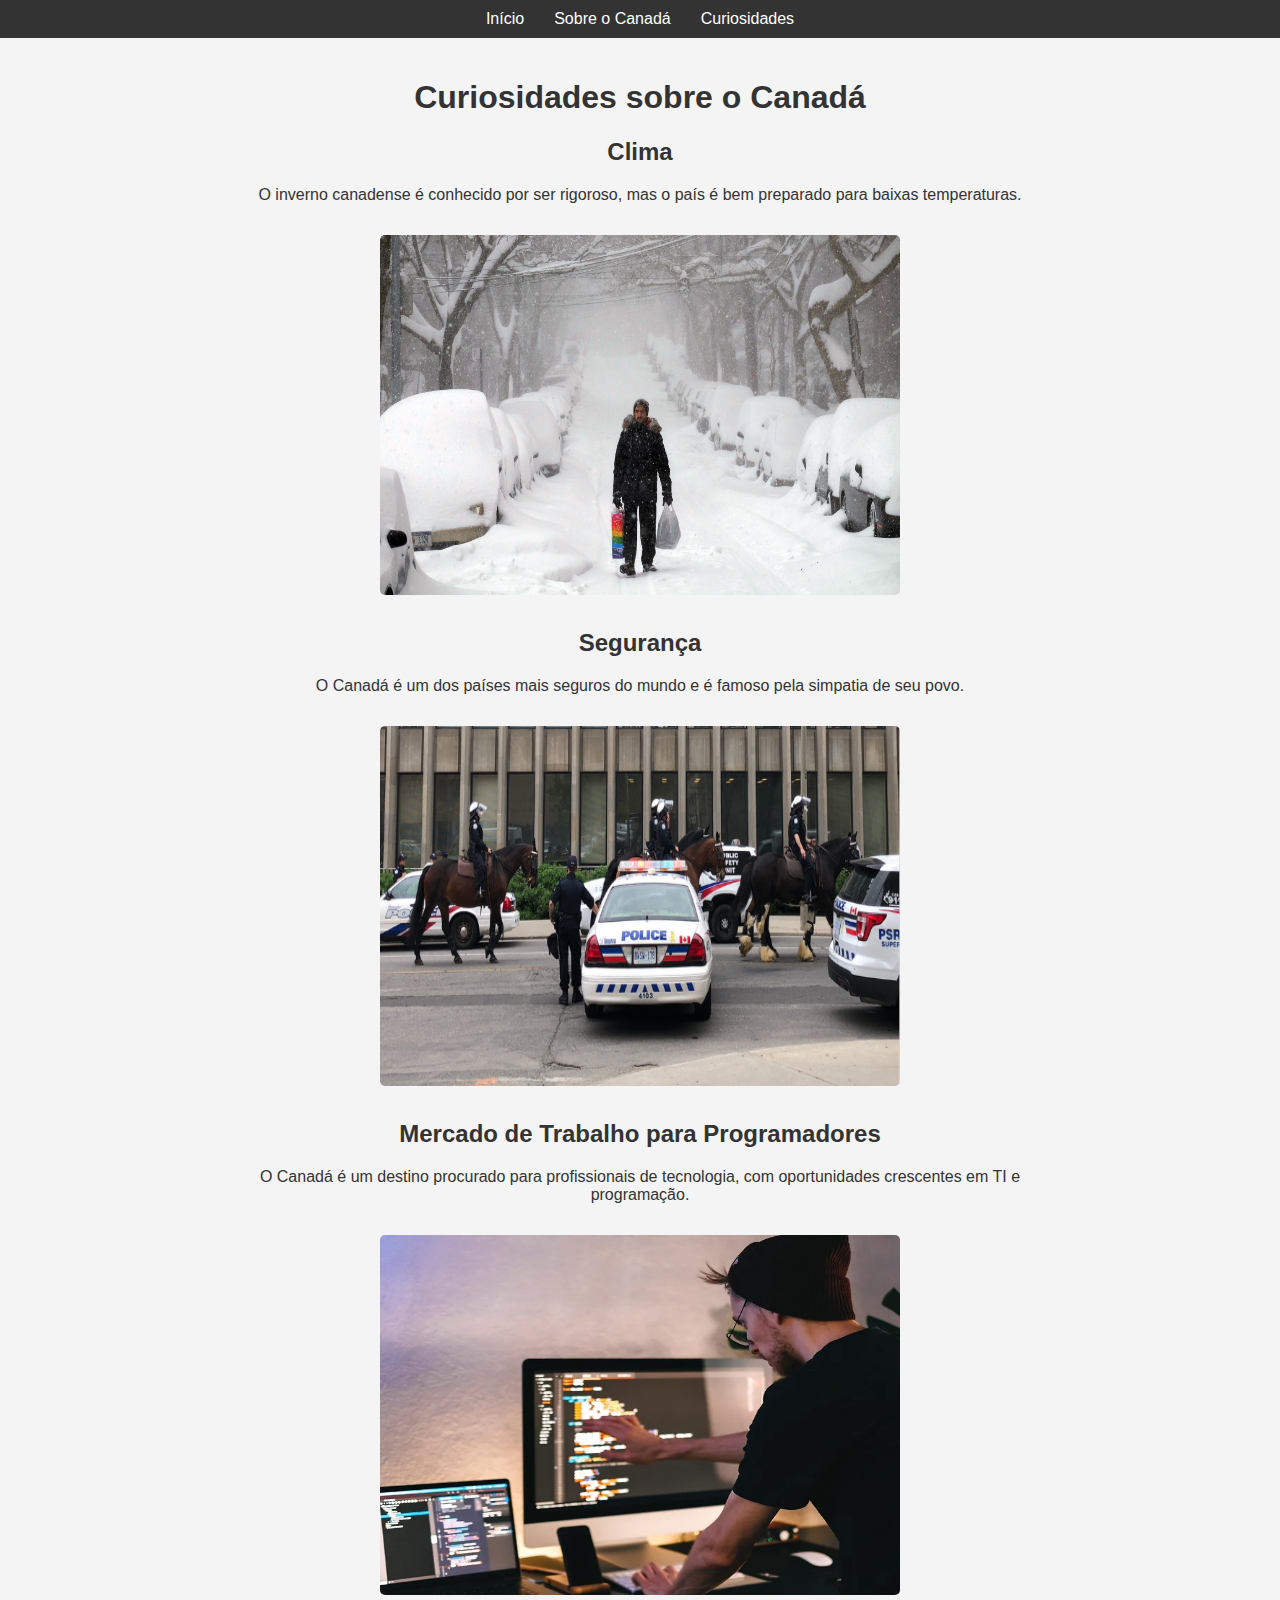
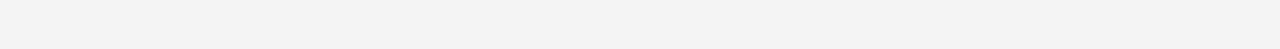
==== curiosidades.html @ 575e1e2f "first commit" ====
<!DOCTYPE html>
<html lang="pt-br">
<head>
    <meta charset="UTF-8">
    <meta name="viewport" content="width=device-width, initial-scale=1.0">
    <title>Curiosidades sobre o Canadá</title>
    <link rel="stylesheet" href="style.css">
</head>

<body>
    <header>
        <nav>
            <ul>
                <li><a href="index.html">Início</a></li>
                <li><a href="sobre.html">Sobre o Canadá</a></li>
                <li><a href="curiosidades.html">Curiosidades</a></li>
            </ul>
        </nav>
    </header>

    <main>
        <div class="div-principal">
            <h1>Curiosidades sobre o Canadá</h1>

            <div class="div-secundaria">
                <h2>Clima</h2>
                <p>O inverno canadense é conhecido por ser rigoroso, mas o país é bem preparado para baixas temperaturas.</p>
                <img src="imagens/8-clima.jpg" alt="Inverno Canadense">
            </div>

            <div class="div-secundaria">
                <h2>Segurança</h2>
                <p>O Canadá é um dos países mais seguros do mundo e é famoso pela simpatia de seu povo.</p>
                <img src="imagens/9-seguranca.webp" alt="Segurança no Canadá">
            </div>

            <div class="div-secundaria">
                <h2>Mercado de Trabalho para Programadores</h2>
                <p>O Canadá é um destino procurado para profissionais de tecnologia, com oportunidades crescentes em TI e programação.</p>
                <img src="imagens/10-mercado-de- ti.webp" alt="Mercado de Trabalho em TI no Canadá">
            </div>
            
        </div>
    </main>
</body>
</html>
---- style.css ----
body {
    font-family: Arial, sans-serif;
    margin: 0;
    padding: 0;
    background-color: #f4f4f4;
    color: #333;
}

nav {
    background-color: #333;
    padding: 10px;
}

nav ul {
    list-style-type: none;
    display: flex;
    justify-content: center;
    margin: 0;
    padding: 0;
}

nav ul li {
    margin:0 15px;
}

nav ul li a {
    color: white;
    text-decoration: none;
}

nav ul li a:hover {
    color: #ddd;
}

.div-principal {
    max-width: 800px;
    margin: auto;
    padding: 20px;
}

h1 {
    color: #333;
    text-align: center;
}

.div-secundaria {
    margin-bottom: 30px;
    text-align: center;
}

.div-secundaria img {
    width: 520px;
    height: 360px;
    margin-top: 15px;
    border-radius: 5px;
}
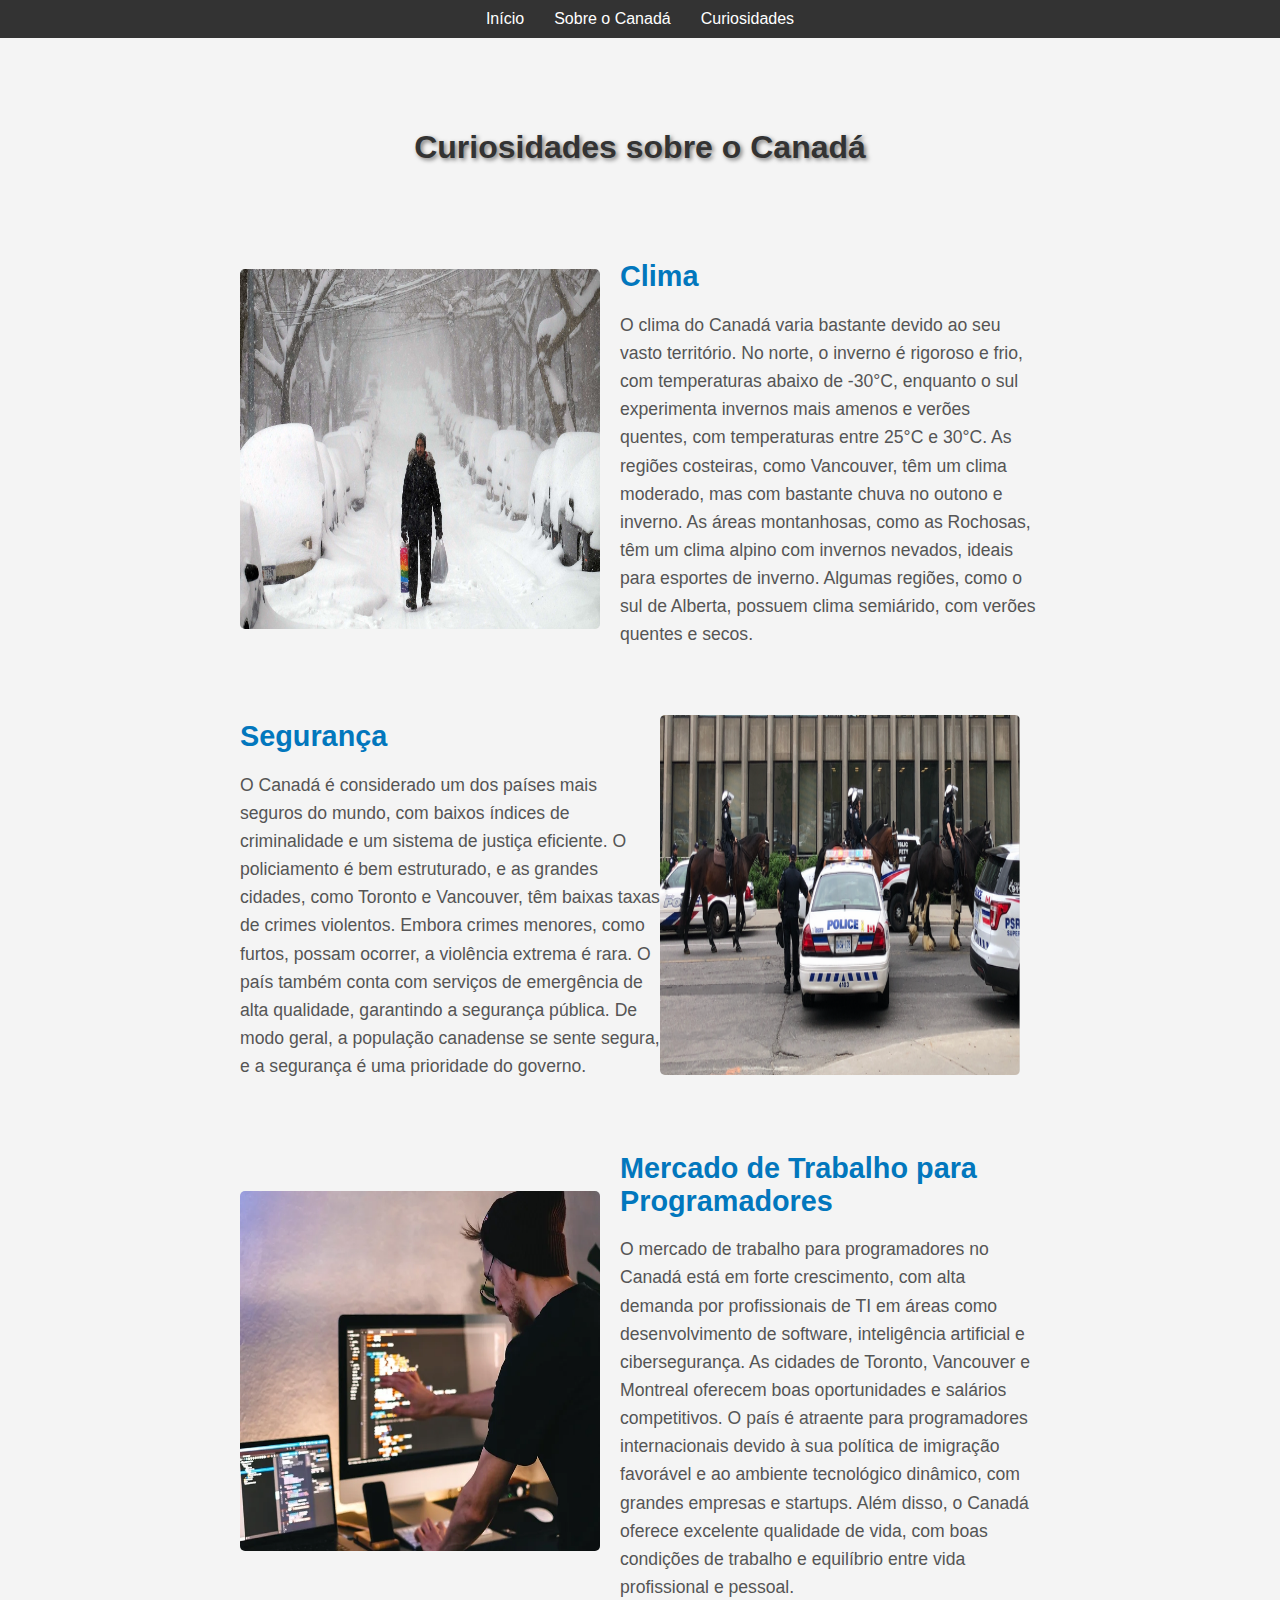
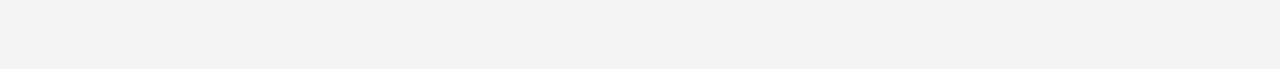
==== commit 5856f606: "primeiro-commit" ====
--- a/curiosidades.html
+++ b/curiosidades.html
@@ -19,27 +19,41 @@
     </header>
 
     <main>
-        <div class="div-principal">
+        <div class="conteudo-principal">
             <h1>Curiosidades sobre o Canadá</h1>
 
-            <div class="div-secundaria">
-                <h2>Clima</h2>
-                <p>O inverno canadense é conhecido por ser rigoroso, mas o país é bem preparado para baixas temperaturas.</p>
-                <img src="imagens/8-clima.jpg" alt="Inverno Canadense">
+            <div class="conteudo-secundario">
+                <div class="imagem">
+                    <img src="imagens/8-clima.jpg" alt="Inverno Canadense">
+                </div>
+                <div class="texto">
+                    <h2>Clima</h2>
+                    <p>O clima do Canadá varia bastante devido ao seu vasto território. No norte, o inverno é rigoroso e frio, com temperaturas abaixo de -30°C, enquanto o sul experimenta invernos mais amenos e verões quentes, com temperaturas entre 25°C e 30°C. As regiões costeiras, como Vancouver, têm um clima moderado, mas com bastante chuva no outono e inverno. As áreas montanhosas, como as Rochosas, têm um clima alpino com invernos nevados, ideais para esportes de inverno. Algumas regiões, como o sul de Alberta, possuem clima semiárido, com verões quentes e secos.
+                    </p>
+                </div>
             </div>
 
-            <div class="div-secundaria">
-                <h2>Segurança</h2>
-                <p>O Canadá é um dos países mais seguros do mundo e é famoso pela simpatia de seu povo.</p>
-                <img src="imagens/9-seguranca.webp" alt="Segurança no Canadá">
+            <div class="conteudo-secundario invertido">
+                <div class="imagem">
+                    <img src="imagens/9-seguranca.webp" alt="Segurança no Canadá">
+                </div>
+                <div class="texto">
+                    <h2>Segurança</h2>
+                    <p>O Canadá é considerado um dos países mais seguros do mundo, com baixos índices de criminalidade e um sistema de justiça eficiente. O policiamento é bem estruturado, e as grandes cidades, como Toronto e Vancouver, têm baixas taxas de crimes violentos. Embora crimes menores, como furtos, possam ocorrer, a violência extrema é rara. O país também conta com serviços de emergência de alta qualidade, garantindo a segurança pública. De modo geral, a população canadense se sente segura, e a segurança é uma prioridade do governo.
+                    </p>
+                </div>
             </div>
 
-            <div class="div-secundaria">
-                <h2>Mercado de Trabalho para Programadores</h2>
-                <p>O Canadá é um destino procurado para profissionais de tecnologia, com oportunidades crescentes em TI e programação.</p>
-                <img src="imagens/10-mercado-de- ti.webp" alt="Mercado de Trabalho em TI no Canadá">
+            <div class="conteudo-secundario">
+                <div class="imagem">
+                    <img src="imagens/10-mercado-de- ti.webp" alt="Mercado de Trabalho em TI no Canadá">
+                </div>
+                <div class="texto">
+                    <h2>Mercado de Trabalho para Programadores</h2>
+                    <p>O mercado de trabalho para programadores no Canadá está em forte crescimento, com alta demanda por profissionais de TI em áreas como desenvolvimento de software, inteligência artificial e cibersegurança. As cidades de Toronto, Vancouver e Montreal oferecem boas oportunidades e salários competitivos. O país é atraente para programadores internacionais devido à sua política de imigração favorável e ao ambiente tecnológico dinâmico, com grandes empresas e startups. Além disso, o Canadá oferece excelente qualidade de vida, com boas condições de trabalho e equilíbrio entre vida profissional e pessoal.
+                    </p>
+                </div>
             </div>
-            
         </div>
     </main>
 </body>
--- a/style.css
+++ b/style.css
@@ -20,7 +20,7 @@
 }
 
 nav ul li {
-    margin:0 15px;
+    margin: 0 15px;
 }
 
 nav ul li a {
@@ -32,27 +32,61 @@
     color: #ddd;
 }
 
-.div-principal {
+.conteudo-principal {
     max-width: 800px;
     margin: auto;
     padding: 20px;
 }
 
-h1 {
+.conteudo-principal h1 {
     color: #333;
     text-align: center;
+    padding: 50px 0;
+    text-shadow: 2px 2px 4px rgba(0, 0, 0, 0.5);
+    margin-bottom: 20px;
 }
 
-.div-secundaria {
+.conteudo-secundario {
+    display: flex;
+    align-items: center;
+    justify-content: space-between;
     margin-bottom: 30px;
-    text-align: center;
+    text-align: left;
 }
 
-.div-secundaria img {
-    width: 520px;
-    height: 360px;
-    margin-top: 15px;
-    border-radius: 5px;
+.conteudo-secundario .imagem {
+    flex: 1;
+    margin-right: 20px;
 }
 
+.conteudo-secundario .texto {
+    flex: 2;
+}
 
+.conteudo-secundario img {
+    width: 360px;
+    height: 360px;
+    border-radius: 5px;
+    transition: transform 0.3s ease-in-out;
+}
+
+.conteudo-secundario img:hover {
+    transform: scale(1.05);
+}
+
+.conteudo-secundario h2 {
+    font-size: 1.8em;
+    color: #0277bd;
+    margin-bottom: 15px;
+}
+
+.conteudo-secundario p {
+    font-size: 1.1em;
+    color: #555;
+    line-height: 1.6;
+}
+
+.conteudo-secundario.invertido {
+    flex-direction: row-reverse;
+}
+
